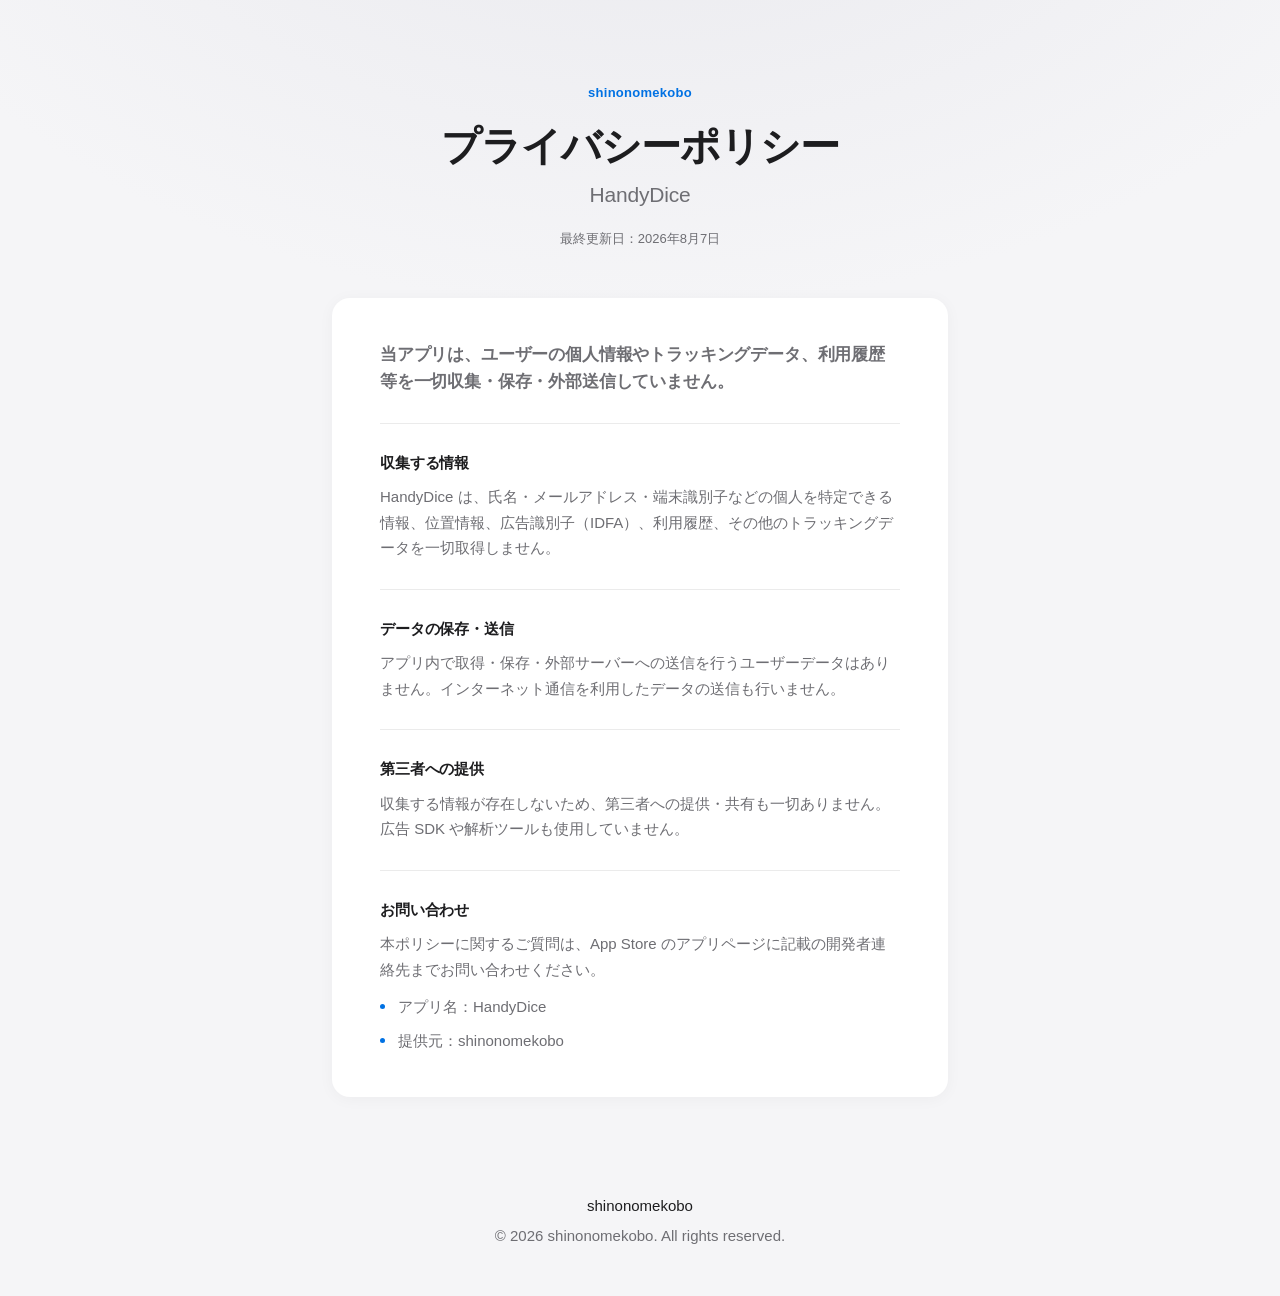
==== index.html @ c50fd2f0 "Add privacy policy" ====
<!DOCTYPE html>
<html lang="ja">
<head>
  <meta charset="UTF-8">
  <meta name="viewport" content="width=device-width, initial-scale=1">
  <meta name="description" content="HandyDice のプライバシーポリシー。個人情報・トラッキングデータの収集は行いません。">
  <title>プライバシーポリシー — HandyDice</title>
  <style>
    :root {
      --bg: #f5f5f7;
      --surface: #ffffff;
      --text: #1d1d1f;
      --text-secondary: #6e6e73;
      --accent: #0071e3;
      --divider: rgba(0, 0, 0, 0.08);
      --radius: 18px;
      --max-width: 680px;
      --font: -apple-system, BlinkMacSystemFont, "SF Pro Text", "SF Pro Display",
        "Hiragino Sans", "Hiragino Kaku Gothic ProN", "Noto Sans JP",
        "Helvetica Neue", Helvetica, Arial, sans-serif;
    }

    *,
    *::before,
    *::after {
      box-sizing: border-box;
      margin: 0;
      padding: 0;
    }

    html {
      -webkit-text-size-adjust: 100%;
      scroll-behavior: smooth;
    }

    body {
      font-family: var(--font);
      background:
        radial-gradient(ellipse 120% 80% at 50% -20%, #e8e8ed 0%, transparent 55%),
        var(--bg);
      color: var(--text);
      line-height: 1.5;
      min-height: 100dvh;
      display: flex;
      flex-direction: column;
      -webkit-font-smoothing: antialiased;
      -moz-osx-font-smoothing: grayscale;
    }

    .page {
      width: 100%;
      max-width: var(--max-width);
      margin: 0 auto;
      padding: 48px 22px 64px;
      flex: 1;
    }

    header {
      text-align: center;
      margin-bottom: 40px;
    }

    .studio {
      display: inline-block;
      font-size: 13px;
      font-weight: 600;
      letter-spacing: 0.02em;
      color: var(--accent);
      margin-bottom: 20px;
    }

    h1 {
      font-size: clamp(28px, 7vw, 40px);
      font-weight: 700;
      letter-spacing: -0.025em;
      line-height: 1.15;
      margin-bottom: 8px;
    }

    .app-name {
      font-size: clamp(17px, 4vw, 21px);
      font-weight: 500;
      color: var(--text-secondary);
      letter-spacing: -0.01em;
    }

    .updated {
      margin-top: 16px;
      font-size: 13px;
      color: var(--text-secondary);
    }

    main {
      background: var(--surface);
      border-radius: var(--radius);
      padding: 32px 28px;
      box-shadow: 0 2px 16px rgba(0, 0, 0, 0.04);
    }

    .lead {
      font-size: 17px;
      font-weight: 600;
      letter-spacing: -0.01em;
      line-height: 1.55;
      margin-bottom: 28px;
      padding-bottom: 28px;
      border-bottom: 1px solid var(--divider);
    }

    section + section {
      margin-top: 28px;
      padding-top: 28px;
      border-top: 1px solid var(--divider);
    }

    h2 {
      font-size: 15px;
      font-weight: 600;
      letter-spacing: -0.01em;
      margin-bottom: 10px;
    }

    p {
      font-size: 15px;
      color: var(--text-secondary);
      line-height: 1.7;
    }

    ul {
      list-style: none;
      margin-top: 12px;
    }

    li {
      position: relative;
      padding-left: 18px;
      font-size: 15px;
      color: var(--text-secondary);
      line-height: 1.7;
    }

    li + li {
      margin-top: 8px;
    }

    li::before {
      content: "";
      position: absolute;
      left: 0;
      top: 0.65em;
      width: 5px;
      height: 5px;
      border-radius: 50%;
      background: var(--accent);
    }

    footer {
      text-align: center;
      padding: 0 22px 48px;
      font-size: 12px;
      color: var(--text-secondary);
    }

    footer .brand {
      font-weight: 500;
      color: var(--text);
      margin-bottom: 4px;
    }

    @media (min-width: 600px) {
      .page {
        padding: 80px 32px 96px;
      }

      main {
        padding: 44px 48px;
      }

      header {
        margin-bottom: 48px;
      }
    }

    @media (prefers-color-scheme: dark) {
      :root {
        --bg: #000000;
        --surface: #1c1c1e;
        --text: #f5f5f7;
        --text-secondary: #a1a1a6;
        --accent: #2997ff;
        --divider: rgba(255, 255, 255, 0.12);
      }

      body {
        background:
          radial-gradient(ellipse 120% 80% at 50% -20%, #1c1c1e 0%, transparent 55%),
          var(--bg);
      }

      main {
        box-shadow: none;
      }
    }
  </style>
</head>
<body>
  <div class="page">
    <header>
      <span class="studio">shinonomekobo</span>
      <h1>プライバシーポリシー</h1>
      <p class="app-name">HandyDice</p>
      <p class="updated">最終更新日：2026年8月7日</p>
    </header>

    <main>
      <p class="lead">
        当アプリは、ユーザーの個人情報やトラッキングデータ、利用履歴等を一切収集・保存・外部送信していません。
      </p>

      <section>
        <h2>収集する情報</h2>
        <p>
          HandyDice は、氏名・メールアドレス・端末識別子などの個人を特定できる情報、位置情報、広告識別子（IDFA）、利用履歴、その他のトラッキングデータを一切取得しません。
        </p>
      </section>

      <section>
        <h2>データの保存・送信</h2>
        <p>
          アプリ内で取得・保存・外部サーバーへの送信を行うユーザーデータはありません。インターネット通信を利用したデータの送信も行いません。
        </p>
      </section>

      <section>
        <h2>第三者への提供</h2>
        <p>
          収集する情報が存在しないため、第三者への提供・共有も一切ありません。広告 SDK や解析ツールも使用していません。
        </p>
      </section>

      <section>
        <h2>お問い合わせ</h2>
        <p>
          本ポリシーに関するご質問は、App Store のアプリページに記載の開発者連絡先までお問い合わせください。
        </p>
        <ul>
          <li>アプリ名：HandyDice</li>
          <li>提供元：shinonomekobo</li>
        </ul>
      </section>
    </main>
  </div>

  <footer>
    <p class="brand">shinonomekobo</p>
    <p>&copy; 2026 shinonomekobo. All rights reserved.</p>
  </footer>
</body>
</html>
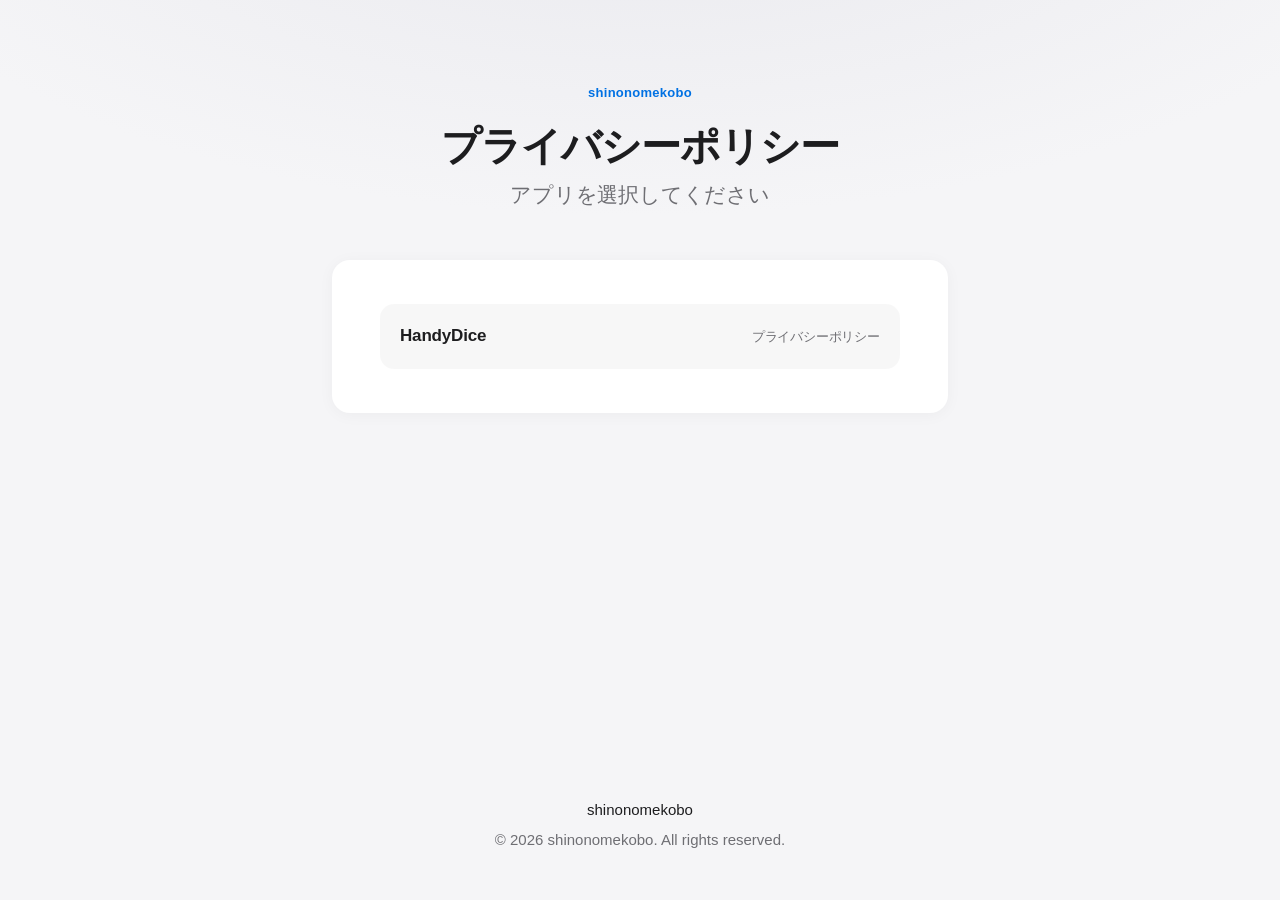
==== commit a7256126: "Restructure privacy policies by app path Co-authored-by: Cursor <cursoragent@cursor.com>" ====
--- a/index.html
+++ b/index.html
@@ -3,251 +3,27 @@
 <head>
   <meta charset="UTF-8">
   <meta name="viewport" content="width=device-width, initial-scale=1">
-  <meta name="description" content="HandyDice のプライバシーポリシー。個人情報・トラッキングデータの収集は行いません。">
-  <title>プライバシーポリシー — HandyDice</title>
-  <style>
-    :root {
-      --bg: #f5f5f7;
-      --surface: #ffffff;
-      --text: #1d1d1f;
-      --text-secondary: #6e6e73;
-      --accent: #0071e3;
-      --divider: rgba(0, 0, 0, 0.08);
-      --radius: 18px;
-      --max-width: 680px;
-      --font: -apple-system, BlinkMacSystemFont, "SF Pro Text", "SF Pro Display",
-        "Hiragino Sans", "Hiragino Kaku Gothic ProN", "Noto Sans JP",
-        "Helvetica Neue", Helvetica, Arial, sans-serif;
-    }
-
-    *,
-    *::before,
-    *::after {
-      box-sizing: border-box;
-      margin: 0;
-      padding: 0;
-    }
-
-    html {
-      -webkit-text-size-adjust: 100%;
-      scroll-behavior: smooth;
-    }
-
-    body {
-      font-family: var(--font);
-      background:
-        radial-gradient(ellipse 120% 80% at 50% -20%, #e8e8ed 0%, transparent 55%),
-        var(--bg);
-      color: var(--text);
-      line-height: 1.5;
-      min-height: 100dvh;
-      display: flex;
-      flex-direction: column;
-      -webkit-font-smoothing: antialiased;
-      -moz-osx-font-smoothing: grayscale;
-    }
-
-    .page {
-      width: 100%;
-      max-width: var(--max-width);
-      margin: 0 auto;
-      padding: 48px 22px 64px;
-      flex: 1;
-    }
-
-    header {
-      text-align: center;
-      margin-bottom: 40px;
-    }
-
-    .studio {
-      display: inline-block;
-      font-size: 13px;
-      font-weight: 600;
-      letter-spacing: 0.02em;
-      color: var(--accent);
-      margin-bottom: 20px;
-    }
-
-    h1 {
-      font-size: clamp(28px, 7vw, 40px);
-      font-weight: 700;
-      letter-spacing: -0.025em;
-      line-height: 1.15;
-      margin-bottom: 8px;
-    }
-
-    .app-name {
-      font-size: clamp(17px, 4vw, 21px);
-      font-weight: 500;
-      color: var(--text-secondary);
-      letter-spacing: -0.01em;
-    }
-
-    .updated {
-      margin-top: 16px;
-      font-size: 13px;
-      color: var(--text-secondary);
-    }
-
-    main {
-      background: var(--surface);
-      border-radius: var(--radius);
-      padding: 32px 28px;
-      box-shadow: 0 2px 16px rgba(0, 0, 0, 0.04);
-    }
-
-    .lead {
-      font-size: 17px;
-      font-weight: 600;
-      letter-spacing: -0.01em;
-      line-height: 1.55;
-      margin-bottom: 28px;
-      padding-bottom: 28px;
-      border-bottom: 1px solid var(--divider);
-    }
-
-    section + section {
-      margin-top: 28px;
-      padding-top: 28px;
-      border-top: 1px solid var(--divider);
-    }
-
-    h2 {
-      font-size: 15px;
-      font-weight: 600;
-      letter-spacing: -0.01em;
-      margin-bottom: 10px;
-    }
-
-    p {
-      font-size: 15px;
-      color: var(--text-secondary);
-      line-height: 1.7;
-    }
-
-    ul {
-      list-style: none;
-      margin-top: 12px;
-    }
-
-    li {
-      position: relative;
-      padding-left: 18px;
-      font-size: 15px;
-      color: var(--text-secondary);
-      line-height: 1.7;
-    }
-
-    li + li {
-      margin-top: 8px;
-    }
-
-    li::before {
-      content: "";
-      position: absolute;
-      left: 0;
-      top: 0.65em;
-      width: 5px;
-      height: 5px;
-      border-radius: 50%;
-      background: var(--accent);
-    }
-
-    footer {
-      text-align: center;
-      padding: 0 22px 48px;
-      font-size: 12px;
-      color: var(--text-secondary);
-    }
-
-    footer .brand {
-      font-weight: 500;
-      color: var(--text);
-      margin-bottom: 4px;
-    }
-
-    @media (min-width: 600px) {
-      .page {
-        padding: 80px 32px 96px;
-      }
-
-      main {
-        padding: 44px 48px;
-      }
-
-      header {
-        margin-bottom: 48px;
-      }
-    }
-
-    @media (prefers-color-scheme: dark) {
-      :root {
-        --bg: #000000;
-        --surface: #1c1c1e;
-        --text: #f5f5f7;
-        --text-secondary: #a1a1a6;
-        --accent: #2997ff;
-        --divider: rgba(255, 255, 255, 0.12);
-      }
-
-      body {
-        background:
-          radial-gradient(ellipse 120% 80% at 50% -20%, #1c1c1e 0%, transparent 55%),
-          var(--bg);
-      }
-
-      main {
-        box-shadow: none;
-      }
-    }
-  </style>
+  <meta name="description" content="shinonomekobo 各アプリのプライバシーポリシー一覧。">
+  <title>プライバシーポリシー — shinonomekobo</title>
+  <link rel="stylesheet" href="assets/style.css">
 </head>
 <body>
   <div class="page">
     <header>
       <span class="studio">shinonomekobo</span>
       <h1>プライバシーポリシー</h1>
-      <p class="app-name">HandyDice</p>
-      <p class="updated">最終更新日：2026年8月7日</p>
+      <p class="subtitle">アプリを選択してください</p>
     </header>
 
     <main>
-      <p class="lead">
-        当アプリは、ユーザーの個人情報やトラッキングデータ、利用履歴等を一切収集・保存・外部送信していません。
-      </p>
-
-      <section>
-        <h2>収集する情報</h2>
-        <p>
-          HandyDice は、氏名・メールアドレス・端末識別子などの個人を特定できる情報、位置情報、広告識別子（IDFA）、利用履歴、その他のトラッキングデータを一切取得しません。
-        </p>
-      </section>
-
-      <section>
-        <h2>データの保存・送信</h2>
-        <p>
-          アプリ内で取得・保存・外部サーバーへの送信を行うユーザーデータはありません。インターネット通信を利用したデータの送信も行いません。
-        </p>
-      </section>
-
-      <section>
-        <h2>第三者への提供</h2>
-        <p>
-          収集する情報が存在しないため、第三者への提供・共有も一切ありません。広告 SDK や解析ツールも使用していません。
-        </p>
-      </section>
-
-      <section>
-        <h2>お問い合わせ</h2>
-        <p>
-          本ポリシーに関するご質問は、App Store のアプリページに記載の開発者連絡先までお問い合わせください。
-        </p>
-        <ul>
-          <li>アプリ名：HandyDice</li>
-          <li>提供元：shinonomekobo</li>
-        </ul>
-      </section>
+      <ul class="app-list">
+        <li>
+          <a href="handydice/">
+            HandyDice
+            <span>プライバシーポリシー</span>
+          </a>
+        </li>
+      </ul>
     </main>
   </div>
 
--- a/assets/style.css
+++ b/assets/style.css
@@ -0,0 +1,265 @@
+:root {
+  --bg: #f5f5f7;
+  --surface: #ffffff;
+  --text: #1d1d1f;
+  --text-secondary: #6e6e73;
+  --accent: #0071e3;
+  --divider: rgba(0, 0, 0, 0.08);
+  --radius: 18px;
+  --max-width: 680px;
+  --font: -apple-system, BlinkMacSystemFont, "SF Pro Text", "SF Pro Display",
+    "Hiragino Sans", "Hiragino Kaku Gothic ProN", "Noto Sans JP",
+    "Helvetica Neue", Helvetica, Arial, sans-serif;
+}
+
+*,
+*::before,
+*::after {
+  box-sizing: border-box;
+  margin: 0;
+  padding: 0;
+}
+
+html {
+  -webkit-text-size-adjust: 100%;
+  scroll-behavior: smooth;
+}
+
+body {
+  font-family: var(--font);
+  background:
+    radial-gradient(ellipse 120% 80% at 50% -20%, #e8e8ed 0%, transparent 55%),
+    var(--bg);
+  color: var(--text);
+  line-height: 1.5;
+  min-height: 100dvh;
+  display: flex;
+  flex-direction: column;
+  -webkit-font-smoothing: antialiased;
+  -moz-osx-font-smoothing: grayscale;
+}
+
+.page {
+  width: 100%;
+  max-width: var(--max-width);
+  margin: 0 auto;
+  padding: 48px 22px 64px;
+  flex: 1;
+}
+
+header {
+  text-align: center;
+  margin-bottom: 40px;
+}
+
+.studio {
+  display: inline-block;
+  font-size: 13px;
+  font-weight: 600;
+  letter-spacing: 0.02em;
+  color: var(--accent);
+  margin-bottom: 20px;
+  text-decoration: none;
+}
+
+.studio:hover {
+  text-decoration: underline;
+}
+
+h1 {
+  font-size: clamp(28px, 7vw, 40px);
+  font-weight: 700;
+  letter-spacing: -0.025em;
+  line-height: 1.15;
+  margin-bottom: 8px;
+}
+
+.app-name,
+.subtitle {
+  font-size: clamp(17px, 4vw, 21px);
+  font-weight: 500;
+  color: var(--text-secondary);
+  letter-spacing: -0.01em;
+}
+
+.updated {
+  margin-top: 16px;
+  font-size: 13px;
+  color: var(--text-secondary);
+}
+
+main {
+  background: var(--surface);
+  border-radius: var(--radius);
+  padding: 32px 28px;
+  box-shadow: 0 2px 16px rgba(0, 0, 0, 0.04);
+}
+
+.lead {
+  font-size: 17px;
+  font-weight: 600;
+  letter-spacing: -0.01em;
+  line-height: 1.55;
+  margin-bottom: 28px;
+  padding-bottom: 28px;
+  border-bottom: 1px solid var(--divider);
+}
+
+section + section {
+  margin-top: 28px;
+  padding-top: 28px;
+  border-top: 1px solid var(--divider);
+}
+
+h2 {
+  font-size: 15px;
+  font-weight: 600;
+  letter-spacing: -0.01em;
+  margin-bottom: 10px;
+}
+
+p {
+  font-size: 15px;
+  color: var(--text-secondary);
+  line-height: 1.7;
+}
+
+ul {
+  list-style: none;
+  margin-top: 12px;
+}
+
+li {
+  position: relative;
+  padding-left: 18px;
+  font-size: 15px;
+  color: var(--text-secondary);
+  line-height: 1.7;
+}
+
+li + li {
+  margin-top: 8px;
+}
+
+li::before {
+  content: "";
+  position: absolute;
+  left: 0;
+  top: 0.65em;
+  width: 5px;
+  height: 5px;
+  border-radius: 50%;
+  background: var(--accent);
+}
+
+.app-list {
+  list-style: none;
+  margin: 0;
+}
+
+.app-list li {
+  padding: 0;
+}
+
+.app-list li::before {
+  display: none;
+}
+
+.app-list li + li {
+  margin-top: 12px;
+}
+
+.app-list a {
+  display: flex;
+  align-items: center;
+  justify-content: space-between;
+  gap: 16px;
+  padding: 18px 20px;
+  border-radius: 14px;
+  background: rgba(0, 0, 0, 0.03);
+  color: var(--text);
+  text-decoration: none;
+  font-size: 17px;
+  font-weight: 600;
+  letter-spacing: -0.01em;
+  transition: background 0.15s ease;
+}
+
+.app-list a:hover {
+  background: rgba(0, 113, 227, 0.08);
+}
+
+.app-list a span {
+  font-size: 13px;
+  font-weight: 500;
+  color: var(--text-secondary);
+}
+
+.back {
+  display: inline-block;
+  margin-bottom: 28px;
+  font-size: 14px;
+  font-weight: 500;
+  color: var(--accent);
+  text-decoration: none;
+}
+
+.back:hover {
+  text-decoration: underline;
+}
+
+footer {
+  text-align: center;
+  padding: 0 22px 48px;
+  font-size: 12px;
+  color: var(--text-secondary);
+}
+
+footer .brand {
+  font-weight: 500;
+  color: var(--text);
+  margin-bottom: 4px;
+}
+
+@media (min-width: 600px) {
+  .page {
+    padding: 80px 32px 96px;
+  }
+
+  main {
+    padding: 44px 48px;
+  }
+
+  header {
+    margin-bottom: 48px;
+  }
+}
+
+@media (prefers-color-scheme: dark) {
+  :root {
+    --bg: #000000;
+    --surface: #1c1c1e;
+    --text: #f5f5f7;
+    --text-secondary: #a1a1a6;
+    --accent: #2997ff;
+    --divider: rgba(255, 255, 255, 0.12);
+  }
+
+  body {
+    background:
+      radial-gradient(ellipse 120% 80% at 50% -20%, #1c1c1e 0%, transparent 55%),
+      var(--bg);
+  }
+
+  main {
+    box-shadow: none;
+  }
+
+  .app-list a {
+    background: rgba(255, 255, 255, 0.06);
+  }
+
+  .app-list a:hover {
+    background: rgba(41, 151, 255, 0.14);
+  }
+}
